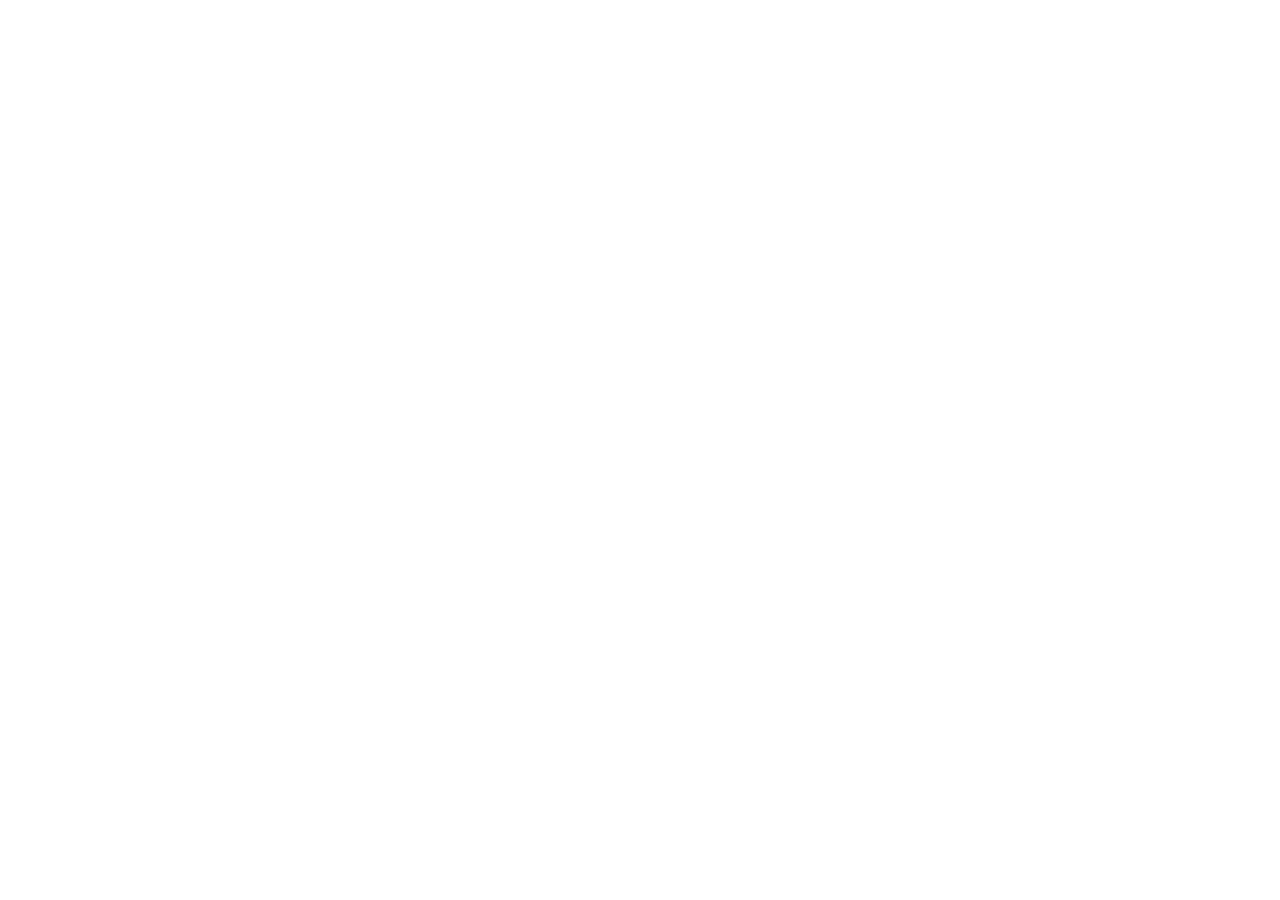
==== javascript DOM lab/index.html @ 7bfbccfe "Step 1 code" ====
<!DOCTYPE html>
<html lang ="en">
	<head>
		<meta charset="UTF-8">
		<meta name="viewport" content="width=device-width, initial-scale=1.0">
		<title>Quicknotes Dashboard</title>
	</head>

	<body>
		<script>
			//JS code
		</script>
	</body>

</html>
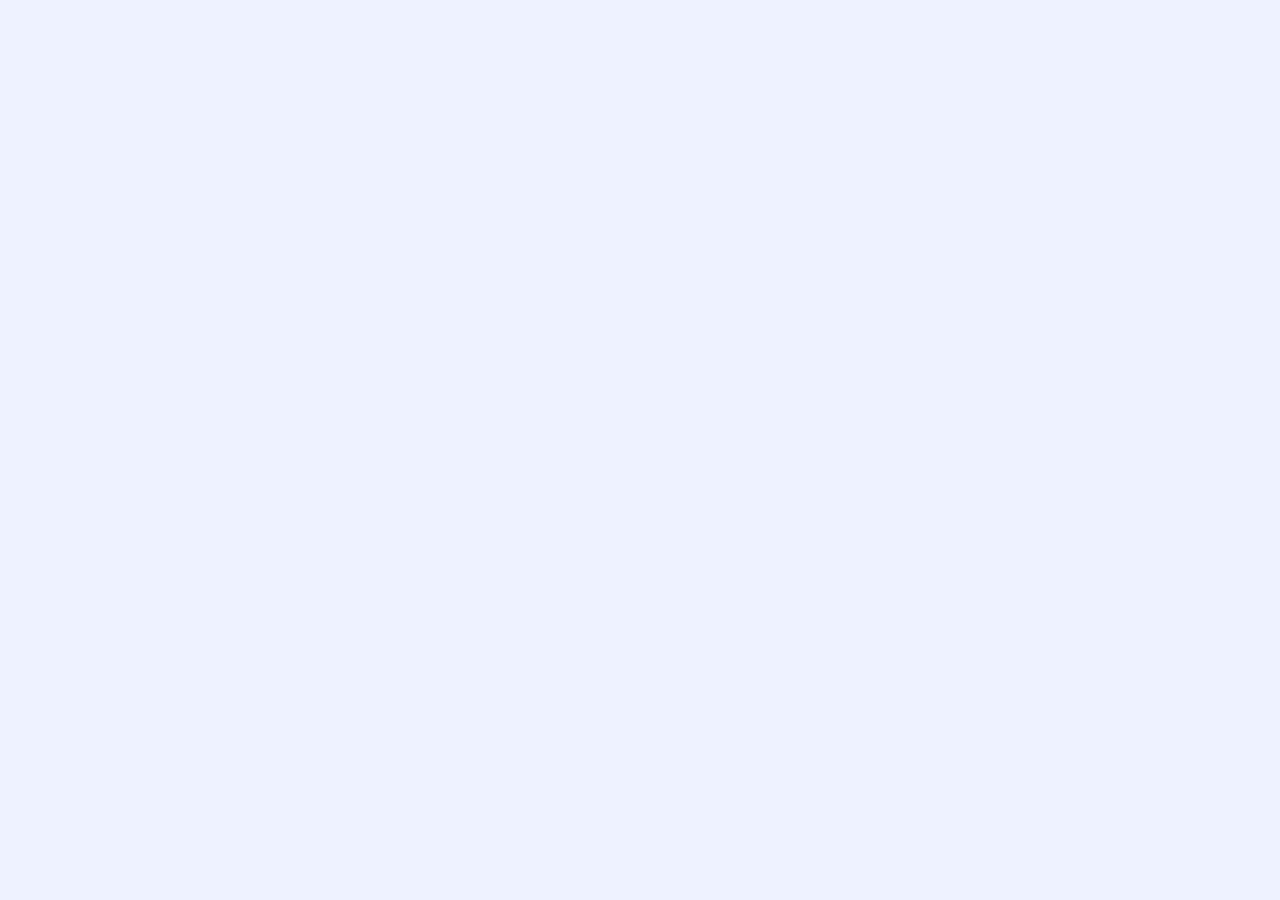
==== commit b9593b65: "step 1 code" ====
--- a/javascript DOM lab/index.html
+++ b/javascript DOM lab/index.html
@@ -4,6 +4,14 @@
 		<meta charset="UTF-8">
 		<meta name="viewport" content="width=device-width, initial-scale=1.0">
 		<title>Quicknotes Dashboard</title>
+		<style>
+			 * { margin: 0; padding: 0; box-sizing: border-box; }
+			 body {
+			 font-family: system-ui, "Segoe UI", sans-serif;
+			 background: #eef2ff;
+			 padding: 2rem 1.5rem;
+			 }
+		</style>
 	</head>
 
 	<body>
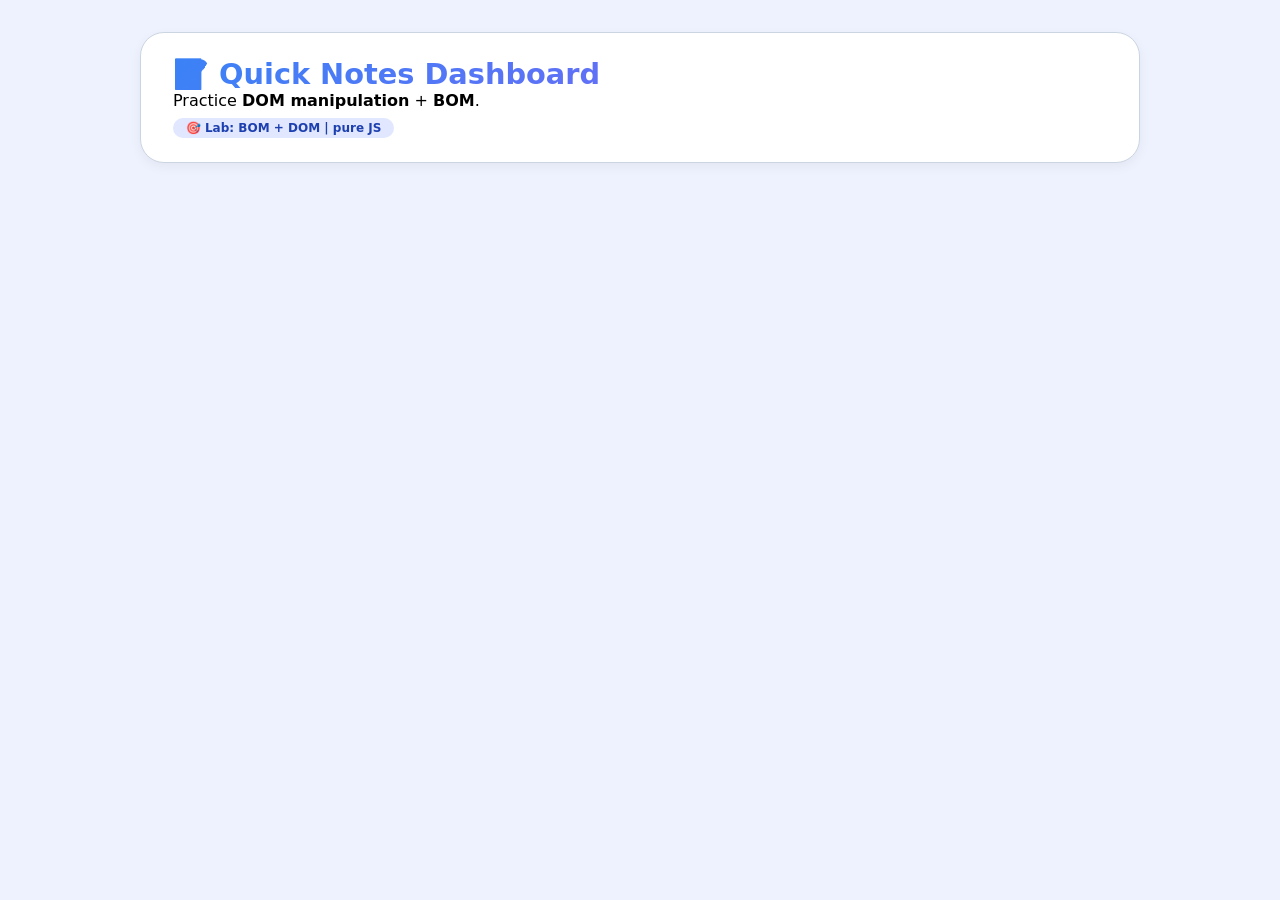
==== commit 217a958b: "step 4" ====
--- a/javascript DOM lab/index.html
+++ b/javascript DOM lab/index.html
@@ -5,19 +5,66 @@
 		<meta name="viewport" content="width=device-width, initial-scale=1.0">
 		<title>Quicknotes Dashboard</title>
 		<style>
-			 * { margin: 0; padding: 0; box-sizing: border-box; }
+			 * { 
+			 	margin: 0; 
+			 	padding: 0; 
+			 	box-sizing: border-box; 
+			 }
+
 			 body {
-			 font-family: system-ui, "Segoe UI", sans-serif;
-			 background: #eef2ff;
-			 padding: 2rem 1.5rem;
-			 }
+				 font-family: system-ui, "Segoe UI", sans-serif;
+				 background: #eef2ff;
+				 padding: 2rem 1.5rem;
+			 	}
+
+			 /* CSS */ 
+			.container { 
+				max-width: 1000px; margin: 0 auto; 
+				}
+
+			header {
+				 background: white; border-radius: 1.5rem;
+				 padding: 1.5rem 2rem; margin-bottom: 2rem;
+				 box-shadow: 0 4px 12px rgba(0,0,0,0.05);
+				 border: 1px solid #cbd5e1;
+				}
+			header h1 {
+				 font-size: 1.8rem;
+				 background: linear-gradient(135deg, #3b82f6, #8b5cf6);
+				 -webkit-background-clip: text; background-clip: text;
+				 color: transparent;
+				}
+			.badge {
+				 background: #e0e7ff; color: #1e40af;
+				 padding: 0.2rem 0.8rem; border-radius: 20px;
+				 font-size: 0.75rem; font-weight: 600;
+				 display: inline-block; margin-top: 0.5rem;
+				}
+
 		</style>
 	</head>
 
+	
+
 	<body>
+		<div class="container">
+			 <!-- all content goes here -->
+			 <!-- HTML inside .container -->
+			<header>
+			 <h1> 📝 Quick Notes Dashboard</h1>
+			 <p>Practice <strong>DOM manipulation</strong> + <strong>BOM</strong>.</p>
+			 <div class="badge"> 🎯 Lab: BOM + DOM | pure JS</div>
+			</header>
+
+
+		</div>
+
 		<script>
 			//JS code
 		</script>
+			
+			<!-- HTML inside <body> -->
+		
 	</body>
 
 </html>
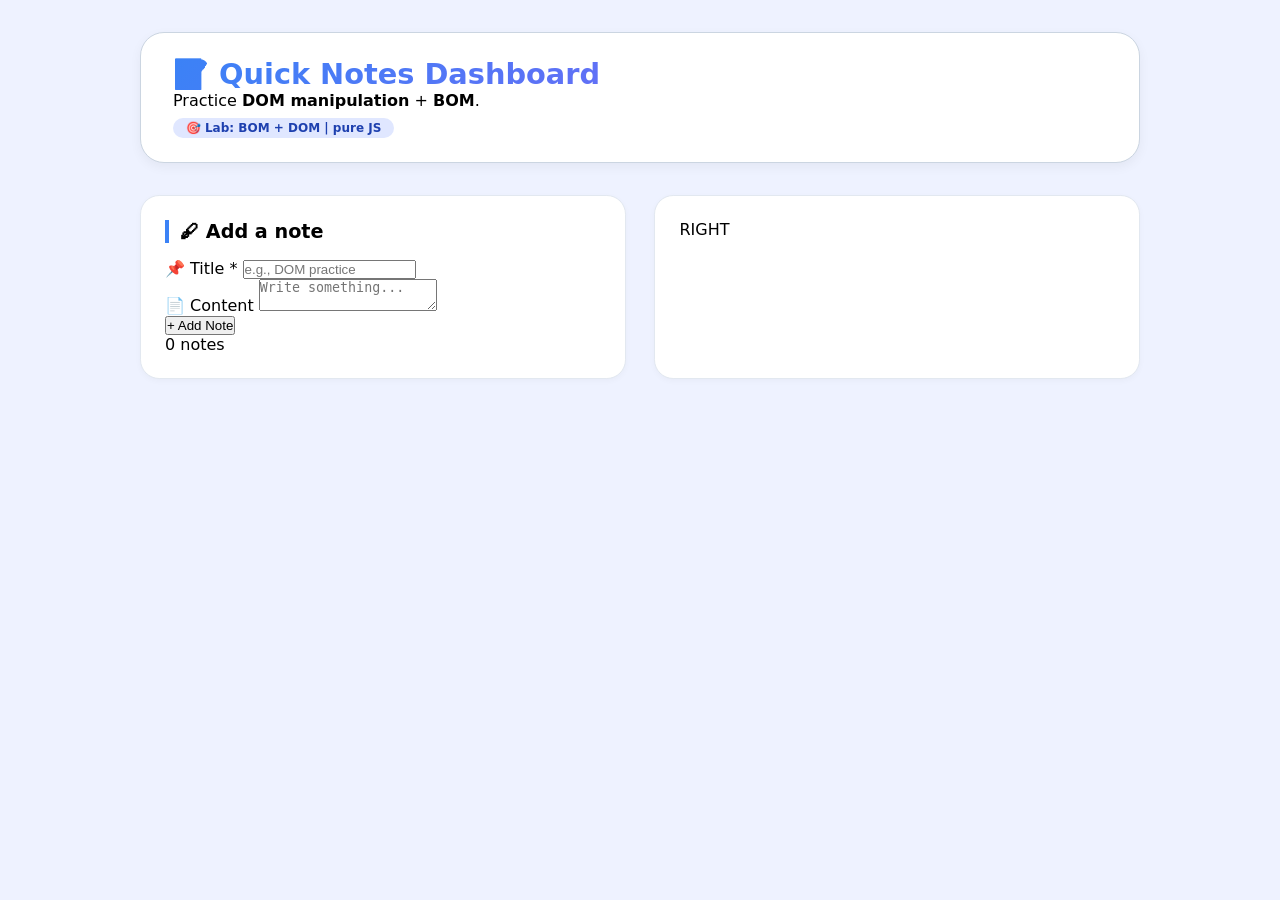
==== commit bf38257f: "6 - Build the form markup" ====
--- a/javascript DOM lab/index.html
+++ b/javascript DOM lab/index.html
@@ -40,6 +40,23 @@
 				 font-size: 0.75rem; font-weight: 600;
 				 display: inline-block; margin-top: 0.5rem;
 				}
+			.grid {
+				 display: grid;
+				 grid-template-columns: 1fr 1fr;
+				 gap: 1.8rem;
+				}
+			@media (max-width: 700px) {
+				 .grid { grid-template-columns: 1fr; }
+				}
+			.card {
+				 background: white; border-radius: 1.2rem;
+				 padding: 1.5rem; border: 1px solid #e2e8f0;
+				 box-shadow: 0 2px 6px rgba(0,0,0,0.03);
+				}
+			.card h2 {
+				 font-size: 1.2rem; margin-bottom: 1rem;
+				 border-left: 4px solid #3b82f6; padding-left: 0.7rem;
+				}
 
 		</style>
 	</head>
@@ -56,6 +73,29 @@
 			 <div class="badge"> 🎯 Lab: BOM + DOM | pure JS</div>
 			</header>
 
+			<!-- HTML after </header> -->
+		<div class="grid">
+			 
+			<div class="card" id="left-panel">
+			    <h2>🖋 Add a note</h2>
+
+			    <div class="form-group">
+			        <label>📌 Title *</label>
+			        <input type="text" id="noteTitle" placeholder="e.g., DOM practice">
+			    </div>
+
+			    <div class="form-group">
+			        <label>📄 Content</label>
+			        <textarea id="noteContent" rows="2" placeholder="Write something..."></textarea>
+			    </div>
+
+			    <button id="addNoteBtn">+ Add Note</button>
+			    <div class="counter" id="noteCounter">0 notes</div>
+		</div>
+
+
+			 <div class="card" id="right-panel">RIGHT</div>
+			</div>
 
 		</div>
 
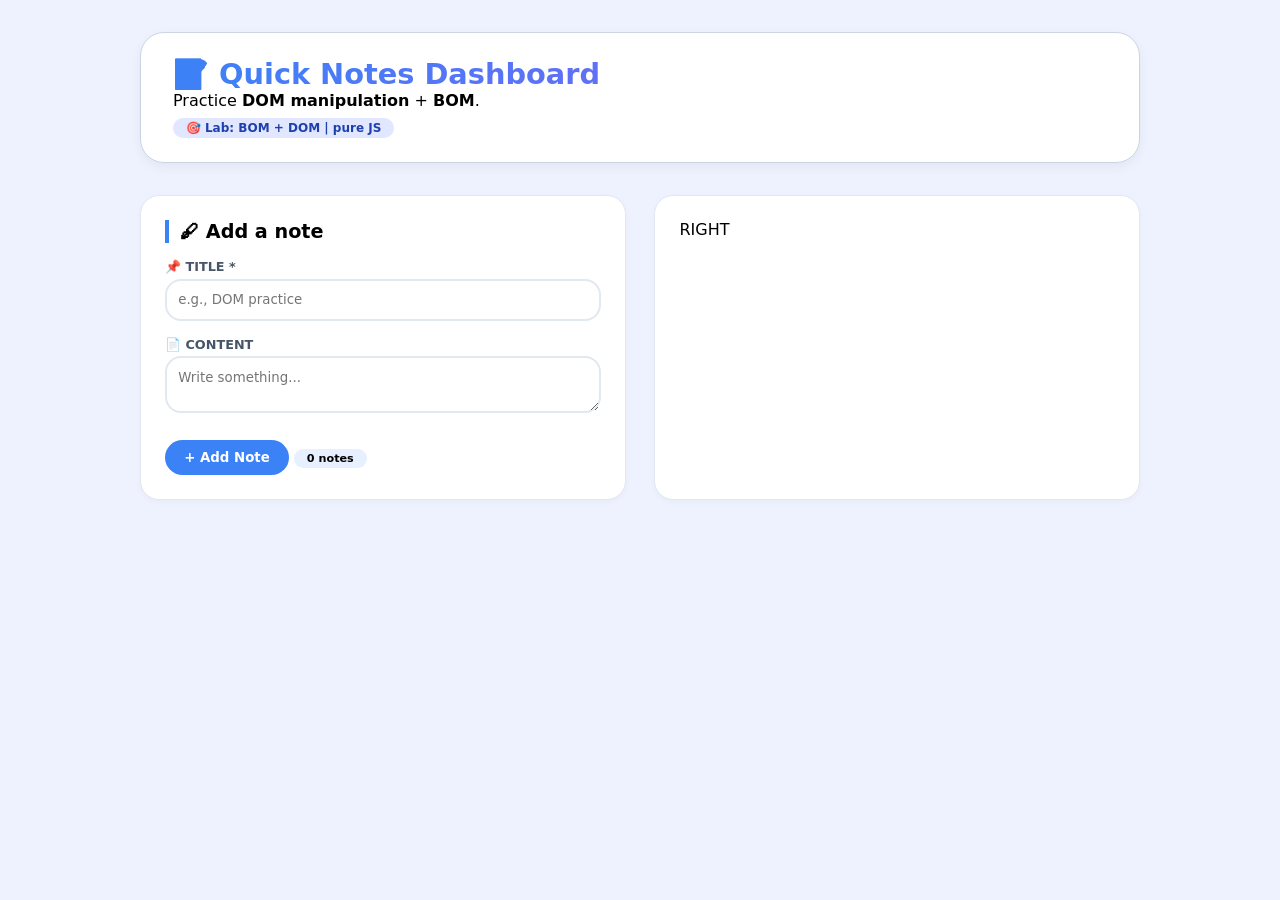
==== commit bd493dd5: "7 - Style the form controls" ====
--- a/javascript DOM lab/index.html
+++ b/javascript DOM lab/index.html
@@ -58,7 +58,38 @@
 				 border-left: 4px solid #3b82f6; padding-left: 0.7rem;
 				}
 
-		</style>
+					/* FORM CONTROLS CSS */
+			.form-group { margin-bottom: 1rem; }
+
+			label {
+			    font-weight: 600; font-size: 0.8rem;
+			    text-transform: uppercase; color: #475569;
+			    display: block; margin-bottom: 0.3rem;
+			}
+
+			input, textarea {
+			    width: 100%; padding: 0.7rem;
+			    border: 2px solid #e2e8f0; border-radius: 1rem;
+			    font-family: inherit; outline: none;
+			}
+
+			input:focus, textarea:focus { border-color: #3b82f6; }
+
+			button {
+			    background: #3b82f6; border: none; color: white;
+			    font-weight: 600; padding: 0.6rem 1.2rem;
+			    border-radius: 2rem; cursor: pointer;
+			    font-family: inherit; transition: 0.1s;
+			}
+
+			button:hover { background: #2563eb; }
+
+			.counter {
+			    background: #e6f0ff; display: inline-block;
+			    padding: 0.2rem 0.8rem; border-radius: 20px;
+			    font-size: 0.7rem; font-weight: 700; margin-top: 1rem;
+			}
+</style>
 	</head>
 
 	
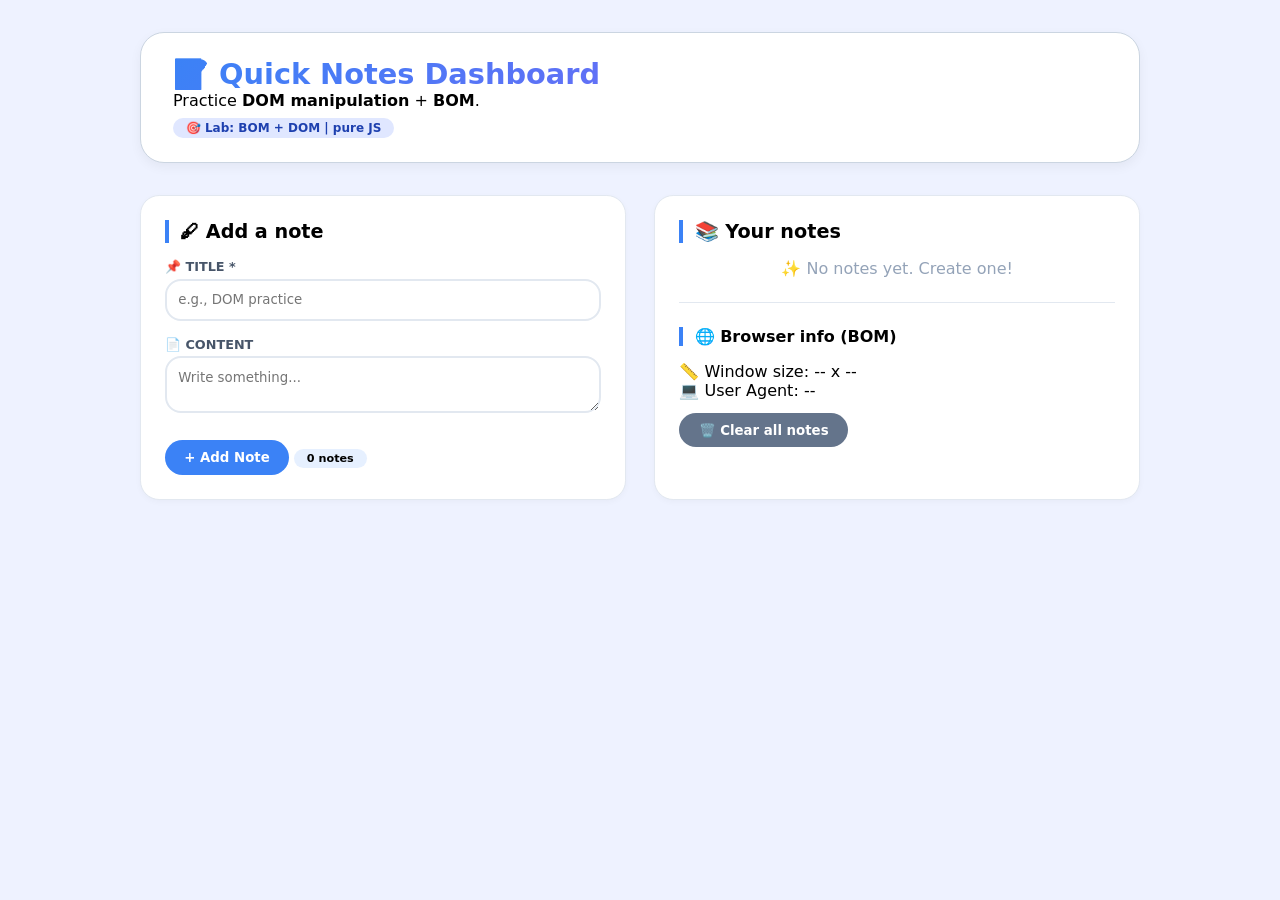
==== commit 46ba0eba: "8 - Build the right panel markup" ====
--- a/javascript DOM lab/index.html
+++ b/javascript DOM lab/index.html
@@ -125,7 +125,34 @@
 		</div>
 
 
-			 <div class="card" id="right-panel">RIGHT</div>
+			 <div class="card" id="right-panel">
+    <h2>📚 Your notes</h2>
+    
+    <div id="notesContainer" class="notes-list">
+        <div style="color:#94a3b8; text-align:center;">
+            ✨ No notes yet. Create one!
+        </div>
+    </div>
+    
+    <hr style="margin: 1.5rem 0; border: none; border-top: 1px solid #e2e8f0;">
+    
+    <h2 style="font-size:1rem;">🌐 Browser info (BOM)</h2>
+    
+    <div class="info-panel" id="bomPanel">
+        <div class="info-row">
+            <span>📏 Window size:</span>
+            <span id="windowSize">-- x --</span>
+        </div>
+        <div class="info-row">
+            <span>💻 User Agent:</span>
+            <span id="userAgent">--</span>
+        </div>
+    </div>
+    
+    <button id="clearAllBtn" style="background:#64748b; margin-top:0.8rem;">
+        🗑️ Clear all notes
+    </button>
+</div>
 			</div>
 
 		</div>
